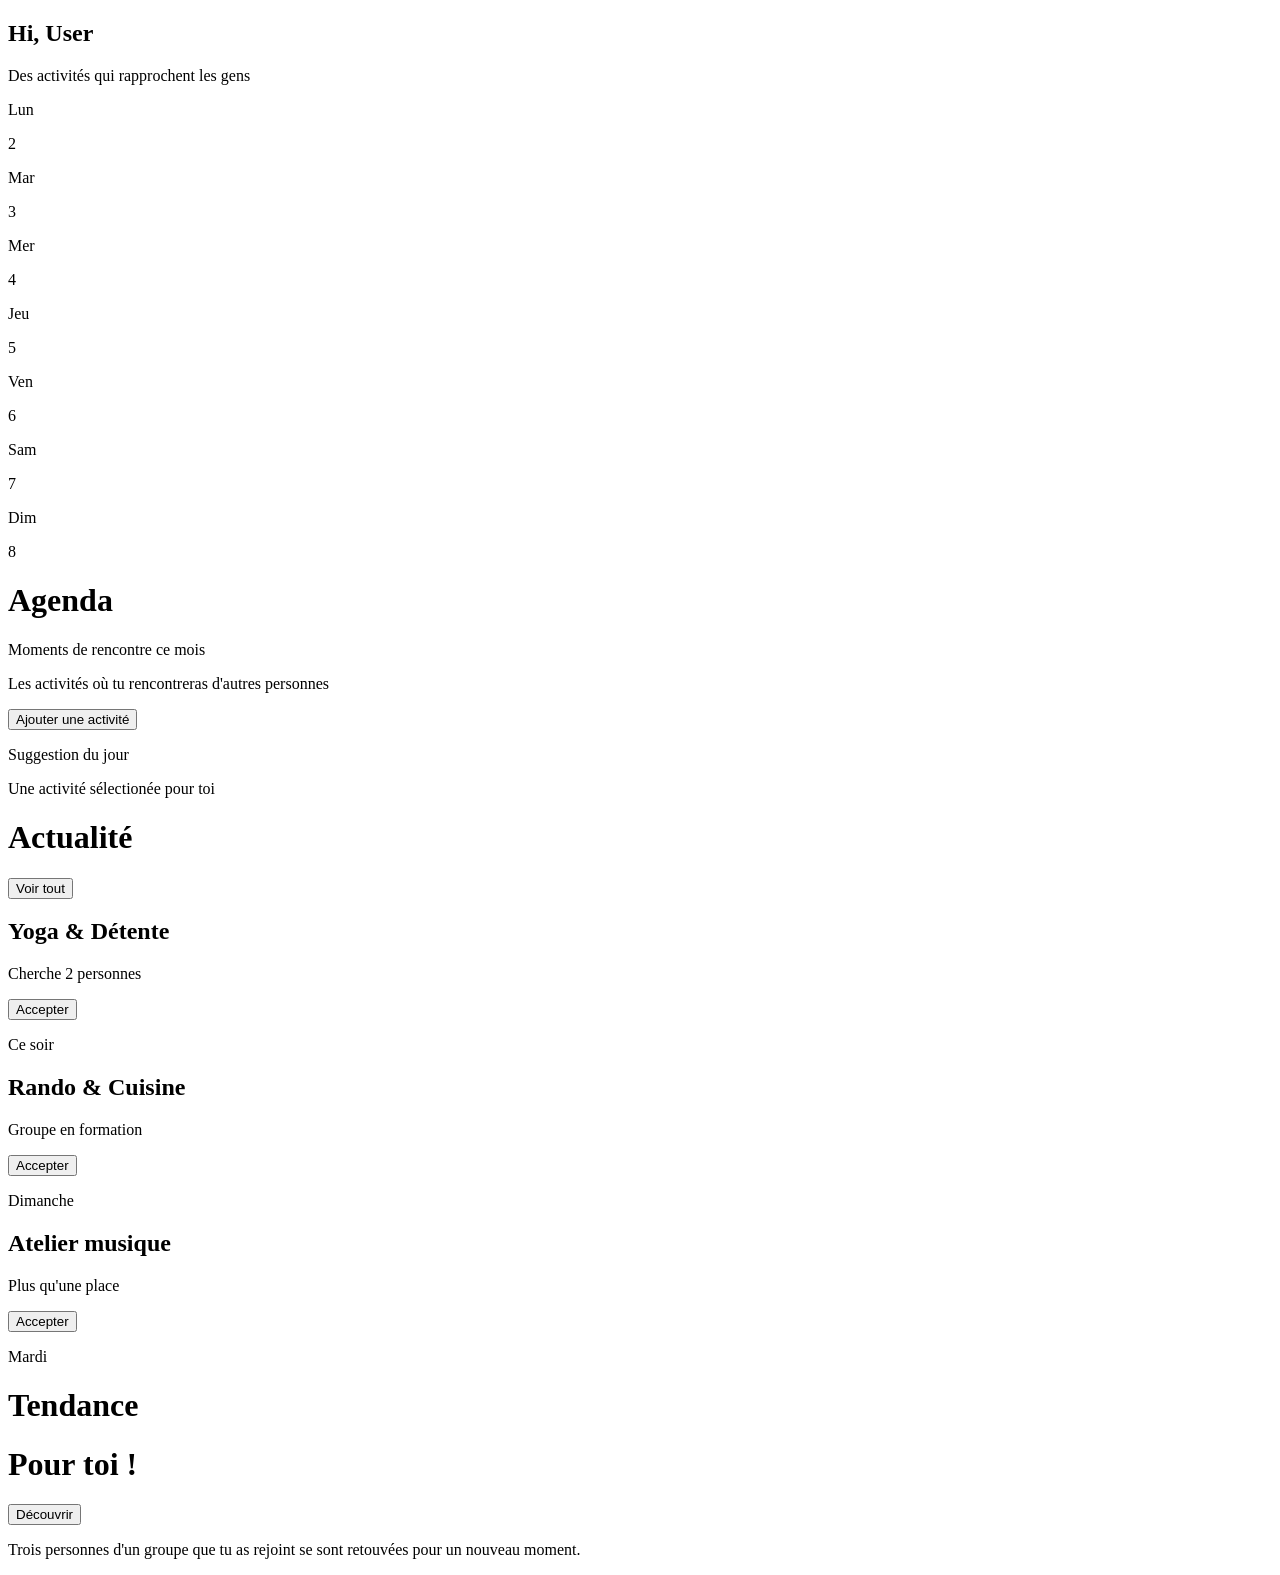
==== index.html @ e63ecef0 "Update and rename home.html to index.html" ====
<!doctype html>
<html lang="fr">
  <head>
    <meta charset="UTF-8" />
    <meta name="viewport" content="width=device-width, initial-scale=1.0" />
    <title>Page d'acceuil</title>

    <link href="index.css" rel="stylesheet" />
  </head>
  <body>
    <div class="logo"></div>

    <div class="hi">
      <div class="text">
        <h2 class="bonjour">Hi, User</h2>
        <p class="momment">Des activités qui rapprochent les gens</p>
      </div>
      <a href="profile.html" src="img/pp.jpg" class="pic"></a>
    </div>

    <div class="dates">
      <div class="DR">
        <p class="jour">Lun</p>
        <div class="num"><p class="numero">2</p></div>
      </div>
      <div class="DR">
        <p class="jour">Mar</p>
        <div class="num"><p class="numero">3</p></div>
      </div>
      <div class="DR">
        <p class="jour">Mer</p>
        <div class="num"><p class="numero">4</p></div>
      </div>
      <div class="DR">
        <p class="jour">Jeu</p>
        <div class="num"><p class="numero">5</p></div>
      </div>
      <div class="DR">
        <p class="jour">Ven</p>
        <div class="num"><p>6</p></div>
      </div>
      <div class="DR">
        <p class="jour">Sam</p>
        <div class="num__col"><p>7</p></div>
      </div>
      <div class="DR">
        <p class="jour">Dim</p>
        <div class="num"><p>8</p></div>
      </div>
    </div>

    <div class="agenda">
      <h1 class="atitle">Agenda</h1>
      <div class="apart">
        <div class="mrm">
          <div class="atext">
            <p class="am">Moments de rencontre ce mois</p>
            <p class="amrm">
              Les activités où tu rencontreras d'autres personnes
            </p>
          </div>
          <button class="abtn">Ajouter une activité</button>
        </div>
        <div class="sdj">
          <div>
            <p class="suggestion">Suggestion du jour</p>
          </div>
          <div>
            <p class="sdja">Une activité sélectionée pour toi</p>
          </div>
        </div>
      </div>
    </div>

    <div class="actualité">
      <div class="heada">
        <h1 class="actitre">Actualité</h1>
        <button class="acbtn">Voir tout</button>
      </div>
    </div>

    <div class="liste">
      <div class="event_1">
        <div class="textee">
          <h2 class="etitle">Yoga & Détente</h2>
          <p class="statut">Cherche 2 personnes</p>
        </div>
        <div class="ebas">
          <button class="ebtn">Accepter</button>
          <p class="jev">Ce soir</p>
        </div>
      </div>
      <div class="event_2">
        <div class="textee">
          <h2 class="etitle">Rando & Cuisine</h2>
          <p class="statut">Groupe en formation</p>
        </div>
        <div class="ebas">
          <button class="ebtn">Accepter</button>
          <p class="jev">Dimanche</p>
        </div>
      </div>
      <div class="event_3">
        <div class="textee">
          <h2 class="etitle">Atelier musique</h2>
          <p class="statut">Plus qu'une place</p>
        </div>
        <div class="ebas">
          <button class="ebtn">Accepter</button>
          <p class="jev">Mardi</p>
        </div>
      </div>
    </div>

    <div class="formation">
      <h1 class="ftitle">Tendance</h1>

      <div class="tdiv">
        <div class="thead">
          <h1 class="ttitle">Pour toi !</h1>
          <button class="tbtn">Découvrir</button>
        </div>
        <p class="ptxt">
          Trois personnes d'un groupe que tu as rejoint se sont retouvées pour
          un nouveau moment.
        </p>
      </div>
    </div>

    <div class="footer">
      <div class="footer__circle">
        <div class="circle__circle"></div>
      </div>
      <div class="footer__barre">
        <div class="barre__icon--left">
          <div class="icon__left--groupe"></div>
          <div class="icon__left--calendrier"></div>
        </div>
        <div class="barre__icon--right">
          <div class="icon__right--recherche"></div>
          <a
            href="profile.html"
            src="img/profile.svg"
            class="icon__right--profile"
          ></a>
        </div>
      </div>
    </div>

    <script src="home.js"></script>
  </body>
</html>
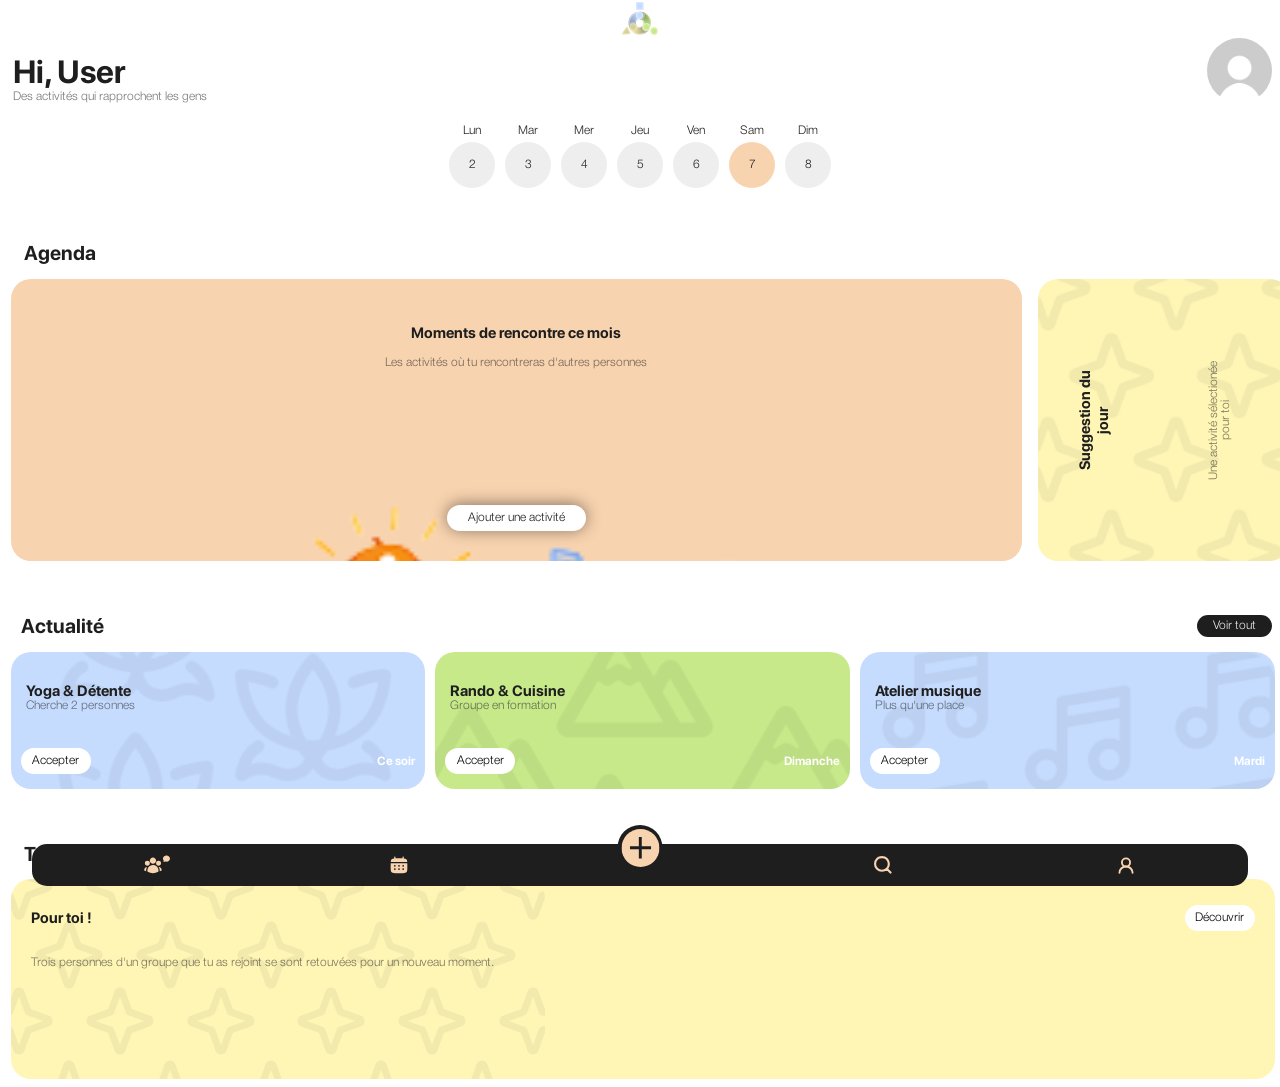
==== commit f4323fb6: "Update index.html" ====
--- a/index.html
+++ b/index.html
@@ -151,3 +151,4 @@
   </body>
 </html>
 
+
--- a/index.css
+++ b/index.css
@@ -0,0 +1,481 @@
+@font-face {
+  font-family: "sanfran";
+  src: url("SF/SFPRODISPLAYBOLD.OTF") format("opentype");
+  font-weight: normal;
+  font-style: normal;
+}
+
+@font-face {
+  font-family: "helvetica";
+  src: url("helevtica/HelveticaNeueLight.otf") format("opentype");
+  font-weight: normal;
+  font-style: normal;
+}
+
+body {
+  display: flex;
+  flex-direction: column;
+  align-items: center;
+  justify-content: center;
+  margin-top: 2px;
+  overflow-x: hidden;
+}
+
+.logo {
+  background-image: url(img/logo-shuffle.svg);
+  background-size: contain;
+  background-repeat: no-repeat;
+  height: 36px;
+  width: 36px;
+  display: flex;
+}
+
+.hi {
+  display: flex;
+  justify-content: space-between;
+  align-items: center;
+  height: 65px;
+  width: 100%;
+}
+
+.bonjour {
+  font-family: "sanfran", sans-serif;
+  font-size: 32px;
+  color: #1e1e1e;
+  margin-bottom: 0px;
+  margin-left: 5px;
+}
+
+.momment {
+  margin-left: 5px;
+  margin-top: 0px;
+  font-family: "helvetica", "sans-serif";
+  font-size: 12px;
+  color: #1e1e1e;
+  opacity: 60%;
+}
+
+.pic {
+  background-image: url("img/pp.jpg");
+  background-repeat: no-repeat;
+  background-size: 65px 65px;
+  background-color: rgb(0, 0, 0);
+  height: 65px;
+  width: 65px;
+  border-radius: 99px;
+}
+
+.dates {
+  margin-top: 10px;
+  display: flex;
+  justify-content: space-around;
+  gap: 10px;
+  overflow: hidden;
+}
+
+.dr {
+  display: flex;
+  justify-content: space-around;
+  align-items: center;
+  gap: 10px;
+}
+
+.jour {
+  display: flex;
+  justify-content: space-around;
+  align-items: center;
+  font-family: "helvetica", "sans-serif";
+  color: #1e1e1e;
+  font-size: 12px;
+  margin-bottom: 5px;
+}
+
+.num {
+  width: 46px;
+  height: 46px;
+  background-color: #eeeeee;
+  border-radius: 99px;
+  display: flex;
+  align-items: center;
+  justify-content: center;
+  font-family: "helvetica", "sans-serif";
+  color: #1e1e1e;
+  font-size: 12px;
+}
+
+.num__col {
+  width: 46px;
+  height: 46px;
+  background-color: #f8d3af;
+  border-radius: 99px;
+  display: flex;
+  align-items: center;
+  justify-content: center;
+  font-family: "helvetica", "sans-serif";
+  color: #1e1e1e;
+  font-size: 12px;
+}
+
+.agenda {
+  display: flex;
+  flex-direction: column;
+  margin-left: 5px;
+  margin-top: 40px;
+  width: 100%;
+}
+
+.atitle {
+  font-family: "sanfran", sans-serif;
+  font-size: 20px;
+  color: #1e1e1e;
+  margin-left: 13px;
+}
+
+.apart {
+  display: grid;
+  grid-template-columns: 80% 20%;
+  gap: 1rem;
+}
+
+.mrm {
+  display: flex;
+  flex-direction: column;
+  justify-content: space-between;
+  align-items: center;
+  padding: 30px;
+  height: 222px;
+  border-radius: 20px;
+  background-color: #f8d3af;
+  background-image: url("img/agenda\ .png");
+  background-repeat: no-repeat;
+  background-size: 100%;
+  background-position: -5px 47px;
+}
+
+.am {
+  font-family: "sanfran", sans-serif;
+  font-size: 15px;
+  color: #1e1e1e;
+  text-align: center;
+}
+
+.amrm {
+  text-align: center;
+  color: #1e1e1e;
+  font-family: "helvetica", "sans-serif";
+  opacity: 60%;
+  font-size: 12px;
+}
+
+.abtn {
+  width: 139px;
+  height: 26px;
+  color: #1e1e1e;
+  font-family: "helvetica", "sans-serif";
+  font-size: 12px;
+  border-radius: 20px;
+  background-color: white;
+  border-color: white;
+  border-style: none;
+  box-shadow: 0 -1px 16px 0 rgba(1, 1, 1, 0.468);
+}
+
+.sdj {
+  display: flex;
+  justify-content: center;
+  align-items: center;
+  background-color: #fff6b6;
+  border-radius: 20px;
+  height: 282px;
+  background-image: url("img/Frame\ 66.png");
+  background-repeat: no-repeat;
+  background-size: cover;
+
+  .sdja,
+  .suggestion {
+    margin: 0;
+  }
+}
+
+.suggestion {
+  transform: rotate(-90deg);
+  text-align: center;
+  color: #1e1e1e;
+  font-family: "sanfran", "sans-serif";
+  font-size: 15px;
+}
+
+.sdja {
+  transform: rotate(-90deg);
+  text-align: center;
+  color: #1e1e1e;
+  font-family: "helvetica", "sans-serif";
+  opacity: 60%;
+  font-size: 12px;
+}
+
+.actualité {
+  display: flex;
+  width: 100%;
+  flex-direction: column-reverse;
+}
+
+.heada {
+  display: flex;
+  flex-direction: row;
+  justify-content: space-between;
+  align-items: center;
+  margin-top: 40px;
+}
+
+.actitre {
+  font-family: "sanfran", sans-serif;
+  font-size: 20px;
+  color: #1e1e1e;
+  margin-left: 13px;
+}
+
+.acbtn {
+  width: 75px;
+  height: 22px;
+  background-color: #1e1e1e;
+  border-style: none;
+  border-radius: 20px;
+  font-family: "helvetica", "sans-serif";
+  color: #eeeeee;
+  font-size: 12px;
+}
+
+.liste {
+  display: flex;
+  gap: 10px;
+  width: 100%;
+  margin-left: 5px;
+}
+
+.event_1 {
+  width: 40%;
+  height: 137px;
+  background-color: #c6dcff;
+  border-radius: 20px;
+  background-image: url("img/lotus.png");
+  background-repeat: no-repeat;
+  background-size: cover;
+}
+
+.event_2 {
+  width: 40%;
+  height: 137px;
+  background-color: #c7e98a;
+  border-radius: 20px;
+  background-image: url("img/motagnes.png");
+  background-repeat: no-repeat;
+  background-size: cover;
+}
+
+.event_3 {
+  width: 40%;
+  height: 137px;
+  background-color: #c6dcff;
+  border-radius: 20px;
+  background-image: url("img/Frame\ 65.png");
+  background-repeat: no-repeat;
+  background-size: cover;
+}
+
+.statut {
+  font-family: "helvetica", "sans-serif";
+  font-size: 12px;
+  color: #1e1e1e;
+  opacity: 60%;
+  margin-top: 0px;
+  margin-left: 15px;
+}
+
+.ebas {
+  display: flex;
+  justify-content: space-between;
+  align-items: center;
+  margin-left: 10px;
+  margin-right: 10px;
+  margin-top: 30px;
+}
+
+.ebtn {
+  width: 70px;
+  height: 26px;
+  border-radius: 20px;
+  background-color: #ffffff;
+  font-family: "helvetica", "sans-serif";
+  border-style: none;
+  font-size: 12px;
+}
+
+.jev {
+  font-family: "sanfran", sans-serif;
+  color: #ffffff;
+  font-size: 12px;
+}
+
+.etitle {
+  font-family: "sanfran", sans-serif;
+  font-size: 15px;
+  color: #1e1e1e;
+  margin-top: 30px;
+  margin-bottom: 0px;
+  margin-left: 15px;
+}
+
+.formation {
+  display: flex;
+  flex-direction: column;
+  margin-left: 5px;
+  margin-top: 40px;
+  width: 100%;
+}
+
+.ftitle {
+  font-family: "sanfran", sans-serif;
+  font-size: 20px;
+  color: #1e1e1e;
+  margin-left: 13px;
+}
+
+.tdiv {
+  background-color: #fff6b6;
+  width: 100%;
+  height: 200px;
+  border-radius: 20px;
+  background-image: url("img/Frame\ 67\ \(3\).png");
+  background-repeat: no-repeat;
+}
+
+.thead {
+  display: flex;
+  justify-content: space-between;
+  align-items: center;
+  margin: 20px;
+}
+
+.ttitle {
+  font-family: "sanfran", sans-serif;
+  font-size: 15px;
+  color: #1e1e1e;
+}
+
+.tbtn {
+  width: 70px;
+  height: 26px;
+  border-radius: 20px;
+  background-color: #ffffff;
+  font-family: "helvetica", "sans-serif";
+  border-style: none;
+  font-size: 12px;
+}
+
+.ptxt {
+  font-family: "helvetica", "sans-serif";
+  font-size: 12px;
+  color: #1e1e1e;
+  opacity: 60%;
+  margin-left: 20px;
+  margin-right: 20px;
+  margin-top: 5px;
+}
+
+.footer {
+  width: 100%;
+  height: 64px;
+  position: fixed;
+  bottom: 13px;
+  display: flex;
+  justify-content: center;
+  align-items: center;
+}
+
+.footer__barre {
+  background-color: #1e1e1e;
+  display: flex;
+  justify-content: space-between;
+  align-items: center;
+  width: 95%;
+  height: 42px;
+  margin-top: 19px;
+  border-radius: 15px;
+}
+
+.footer__circle {
+  position: absolute;
+  background-color: #1e1e1e;
+  width: 45px;
+  height: 45px;
+  border-radius: 999px;
+  left: 50%;
+  transform: translate(-50%);
+  bottom: 17px;
+  display: flex;
+  justify-content: center;
+  align-items: center;
+}
+
+.circle__circle {
+  background-color: #f8d3af;
+  background-image: url(img/+.svg);
+  background-position: 50%;
+  background-repeat: no-repeat;
+  width: 38px;
+  height: 38px;
+  border-radius: 999px;
+}
+
+.barre__icon--left {
+  width: 40%;
+  height: 25px;
+  display: flex;
+  justify-content: space-around;
+  align-items: center;
+}
+
+.barre__icon--right {
+  width: 40%;
+  height: 25px;
+  display: flex;
+  justify-content: space-around;
+  align-items: center;
+}
+
+.icon__left--groupe {
+  background-image: url(img/groupes.svg);
+  background-position: 50%;
+  background-repeat: no-repeat;
+  background-size: 27px;
+  width: 30px;
+  height: 25px;
+}
+
+.icon__left--calendrier {
+  background-image: url(img/calendrier.svg);
+  background-position: 50%;
+  background-repeat: no-repeat;
+  background-size: 20px;
+  width: 20px;
+  height: 20px;
+}
+
+.icon__right--recherche {
+  background-image: url(img/recherche.svg);
+  background-position: 50%;
+  background-repeat: no-repeat;
+  background-size: 18px;
+  width: 20px;
+  height: 20px;
+}
+
+.icon__right--profile {
+  background-image: url(img/profile.svg);
+  background-position: 50%;
+  background-repeat: no-repeat;
+  background-size: 20px;
+  width: 20px;
+  height: 20px;
+}
